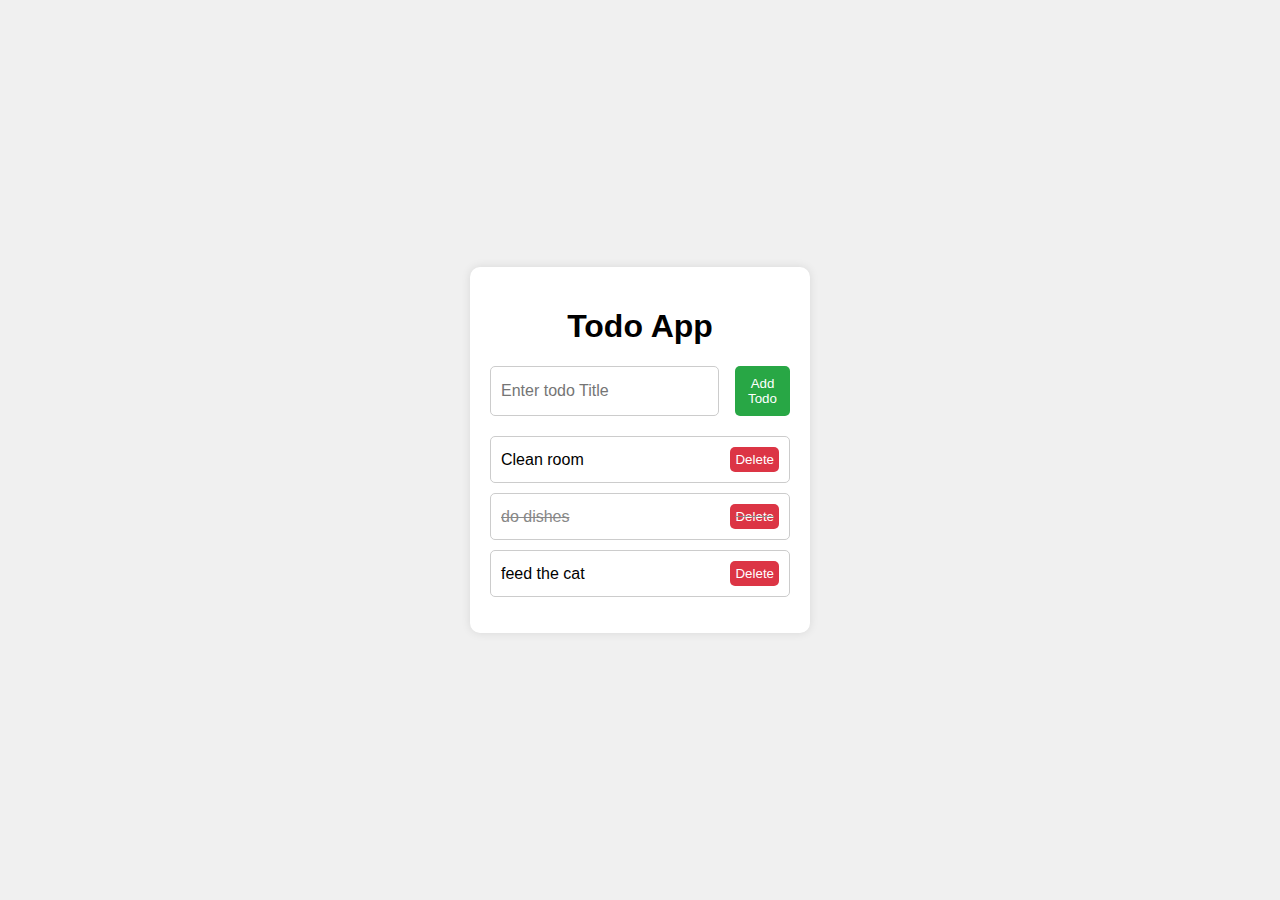
==== frontend-vanilla/DOM/todo-incalss/index.html @ 7018945c "todos" ====
<!DOCTYPE html>
<html lang="en">
  <head>
    <meta charset="UTF-8" />
    <meta
      name="viewport"
      content="width=device-width, initial-scale=1.0"
    />
    <title>Todos</title>
    <link
      rel="stylesheet"
      href="style.css"
    />
  </head>
  <body>
    <div class="container">
      <h1>Todo App</h1>
      <!-- Form to add a new to-do -->
      <form id="todo-form">
        <input
          id="todo-input"
          type="text"
          placeholder="Enter todo Title"
          required
        />
        <button>Add Todo</button>
      </form>
      <!-- List of Todos -->
      <ul id="todo-list">
        <!-- Todos will be rendered here -->
      </ul>
      <script src="script.js"></script>
    </div>
  </body>
</html>
---- frontend-vanilla/DOM/todo-incalss/style.css ----
/* styles.css */
body {
  font-family: Arial, sans-serif;
  background-color: #f0f0f0;
  display: flex;
  justify-content: center;
  align-items: center;
  height: 100vh;
  margin: 0;
}

.container {
  background-color: white;
  padding: 20px;
  border-radius: 10px;
  box-shadow: 0 0 10px rgba(0, 0, 0, 0.1);
  width: 300px;
}

h1 {
  text-align: center;
}

form {
  display: flex;
  gap: 16px;
  margin-bottom: 20px;
}

input {
  flex: 1;
  padding: 10px;
  font-size: 16px;
  border: 1px solid #ccc;
  border-radius: 5px;
}

button {
  padding: 10px;
  background-color: #28a745;
  color: white;
  border: none;
  border-radius: 5px;
  cursor: pointer;
}

button:hover {
  background-color: #218838;
}

ul {
  list-style: none;
  padding: 0;
}

li {
  display: flex;
  justify-content: space-between;
  align-items: center;
  padding: 10px;
  border: 1px solid #ccc;
  border-radius: 5px;
  margin-bottom: 10px;
}

li.completed {
  text-decoration: line-through;
  color: #888;
}

li button {
  background-color: #dc3545;
  color: white;
  border: none;
  border-radius: 5px;
  padding: 5px;
  cursor: pointer;
}

li button:hover {
  background-color: #c82333;
}

#filter-buttons {
  display: flex;
  justify-content: space-between;
  margin-bottom: 20px;
}

#filter-buttons button {
  padding: 5px 10px;
  border: 1px solid #ccc;
  border-radius: 5px;
  background-color: #007bff;
  color: white;
  cursor: pointer;
}

#filter-buttons button:hover {
  background-color: #0056b3;
}
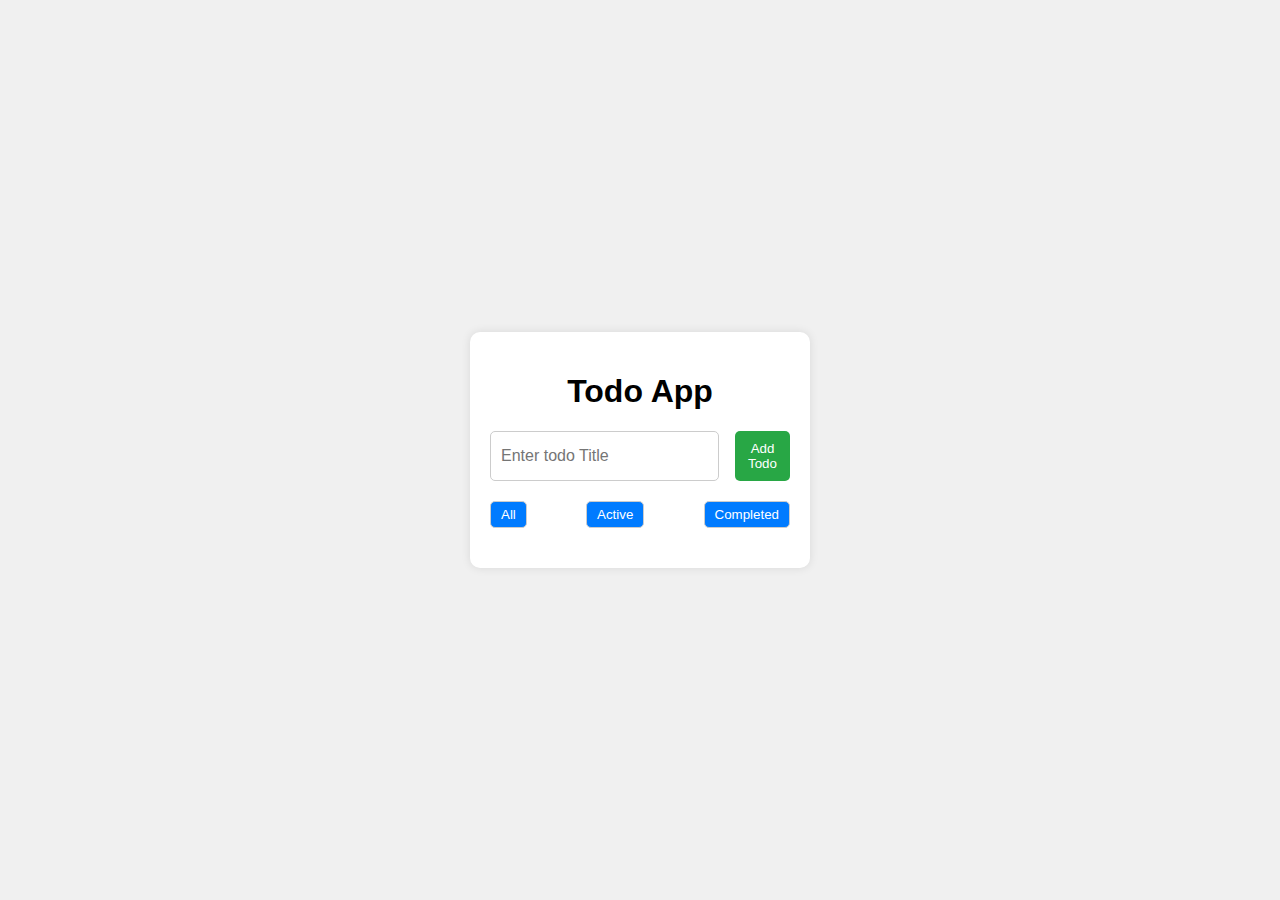
==== commit 69bf85e4: "Merge branch 'main' of https://github.com/NirForster/IITC-Full-Stack-3-in-class-" ====
--- a/frontend-vanilla/DOM/todo-incalss/index.html
+++ b/frontend-vanilla/DOM/todo-incalss/index.html
@@ -15,6 +15,7 @@
   <body>
     <div class="container">
       <h1>Todo App</h1>
+
       <!-- Form to add a new to-do -->
       <form id="todo-form">
         <input
@@ -25,10 +26,19 @@
         />
         <button>Add Todo</button>
       </form>
+
+      <!-- Filter options for the to-do list -->
+      <div id="filter-buttons">
+        <button id="filter-all">All</button>
+        <button id="filter-active">Active</button>
+        <button id="filter-completed">Completed</button>
+      </div>
+
       <!-- List of Todos -->
       <ul id="todo-list">
         <!-- Todos will be rendered here -->
       </ul>
+
       <script src="script.js"></script>
     </div>
   </body>
--- a/frontend-vanilla/DOM/todo-incalss/style.css
+++ b/frontend-vanilla/DOM/todo-incalss/style.css
@@ -1,4 +1,3 @@
-/* styles.css */
 body {
   font-family: Arial, sans-serif;
   background-color: #f0f0f0;
